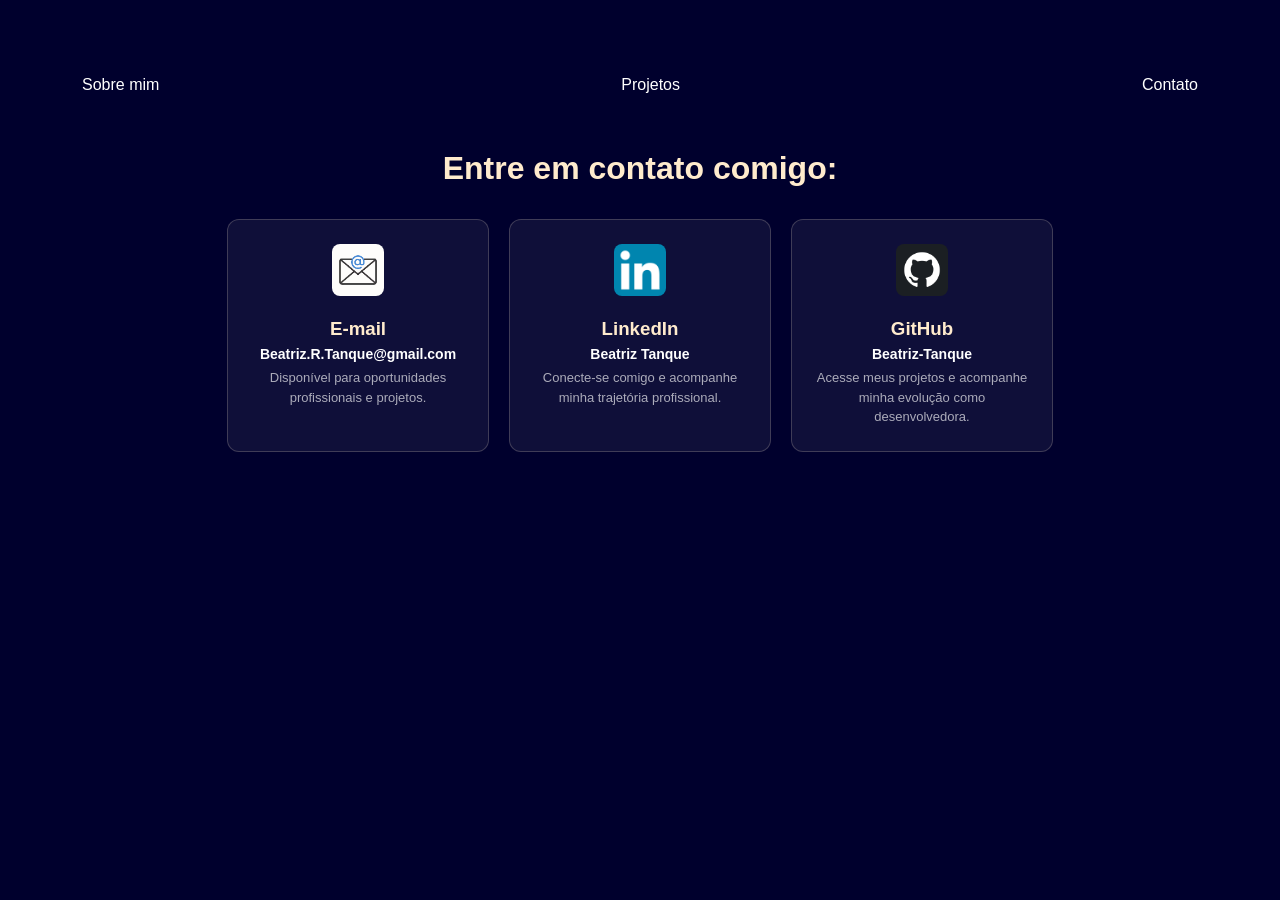
==== contact.html @ 601d0a0f "Update contact.html" ====
<!DOCTYPE html>
<html lang="pt-BR">
<head>
    <meta charset="UTF-8">
    <meta name="viewport" content="width=device-width, initial-scale=1.0">
    <title>Simple site</title>
    <link rel="stylesheet" href="contact.css">
</head>
<body>
    <div class="container">
        <nav>
            <ul>
                <li><a href="index.html">Sobre mim</a></li>
                <li><a href="project.html">Projetos</a></li>
                <li><a href="contact.html">Contato</a></li>
            </ul>
        </nav>

        <div class="center">
            <header>
                <h1>Entre em contato comigo:</h1>
            </header>

            <main>
                <div class="cards-row">

                    <section class="card">
                        <img src="./img/email img.avif" alt="E-mail">
                        <h3>E-mail</h3>
                        <p class="nome">Beatriz.R.Tanque@gmail.com</p>
                        <p class="desc">Disponível para oportunidades profissionais e projetos.</p>
                    </section>

                    <section class="card">
                        <a href="https://www.linkedin.com/in/beatriz-tanque/" target="_blank" rel="noopener noreferrer">
                            <img src="./img/linkedin img.png" alt="LinkedIn">
                            <h3>LinkedIn</h3>
                            <p class="nome">Beatriz Tanque</p>
                            <p class="desc">Conecte-se comigo e acompanhe minha trajetória profissional.</p>
                        </a>
                    </section>

                    <section class="card">
                        <a href="https://github.com/Beatriz-Tanque" target="_blank" rel="noopener noreferrer">
                            <img src="./img/githubimg.webp" alt="GitHub">
                            <h3>GitHub</h3>
                            <p class="nome">Beatriz-Tanque</p>
                            <p class="desc">Acesse meus projetos e acompanhe minha evolução como desenvolvedora.</p>
                        </a>
                    </section>

                </div>
            </main>
        </div>
    </div>
</body>
</html>
---- contact.css ----
body {
    color: white;
    background-color: rgb(0, 0, 45);
    font-family: Arial, Helvetica, sans-serif;
    margin-left: 30px;
    margin-right: 30px;
    padding: 16px;
}

ul {
    display: flex;
    justify-content: space-between;
    list-style-type: none;
    align-items: center;
    padding: 16px;
}

a {
    color: white;
    text-decoration: none;
}

nav a:hover {
    color: rgb(254, 238, 211);
}

h1 {
    color: blanchedalmond;
    margin-top: 40px;
}

h3 {
    color: blanchedalmond;
    margin: 10px 0 6px;
}

.container {
    padding: 20px;
}

.center {
    text-align: center;
}

/* Cards lado a lado */
.cards-row {
    display: flex;
    justify-content: center;
    gap: 20px;
    flex-wrap: wrap;
    margin-top: 32px;
}

.card {
    background: rgba(255, 255, 255, 0.06);
    border: 1px solid rgba(254, 238, 211, 0.2);
    border-radius: 12px;
    padding: 24px 20px;
    flex: 1 1 160px;
    max-width: 220px;
    transition: background 0.2s;
}

.card:hover {
    background: rgba(255, 255, 255, 0.1);
}

.card img {
    width: 52px;
    height: 52px;
    object-fit: cover;
    border-radius: 8px;
    margin-bottom: 8px;
}

.card .nome {
    font-size: 14px;
    font-weight: bold;
    margin: 0 0 6px;
}

.card .desc {
    font-size: 13px;
    color: rgba(255, 255, 255, 0.65);
    line-height: 1.5;
    margin: 0;
}
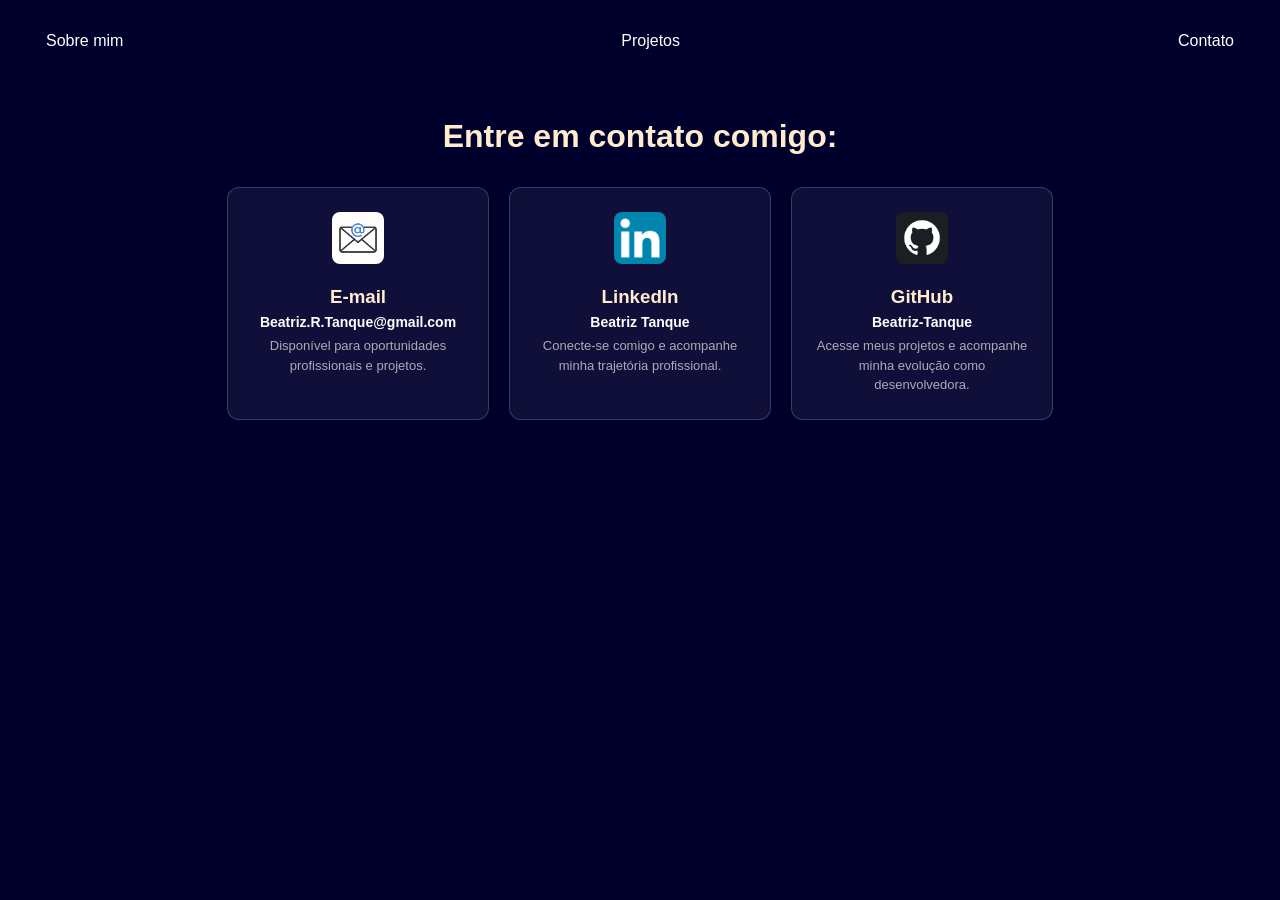
==== commit 7cc994e4: "Update contact.html" ====
--- a/contact.html
+++ b/contact.html
@@ -7,7 +7,6 @@
     <link rel="stylesheet" href="contact.css">
 </head>
 <body>
-    <div class="container">
         <nav>
             <ul>
                 <li><a href="index.html">Sobre mim</a></li>
@@ -15,7 +14,7 @@
                 <li><a href="contact.html">Contato</a></li>
             </ul>
         </nav>
-
+    <div class="container">
         <div class="center">
             <header>
                 <h1>Entre em contato comigo:</h1>
--- a/contact.css
+++ b/contact.css
@@ -4,7 +4,6 @@
     font-family: Arial, Helvetica, sans-serif;
     margin-left: 30px;
     margin-right: 30px;
-    padding: 16px;
 }
 
 ul {
@@ -12,7 +11,7 @@
     justify-content: space-between;
     list-style-type: none;
     align-items: center;
-    padding: 16px;
+   padding: 16px;
 }
 
 a {
@@ -26,7 +25,7 @@
 
 h1 {
     color: blanchedalmond;
-    margin-top: 40px;
+    margin-top: 16px;
 }
 
 h3 {
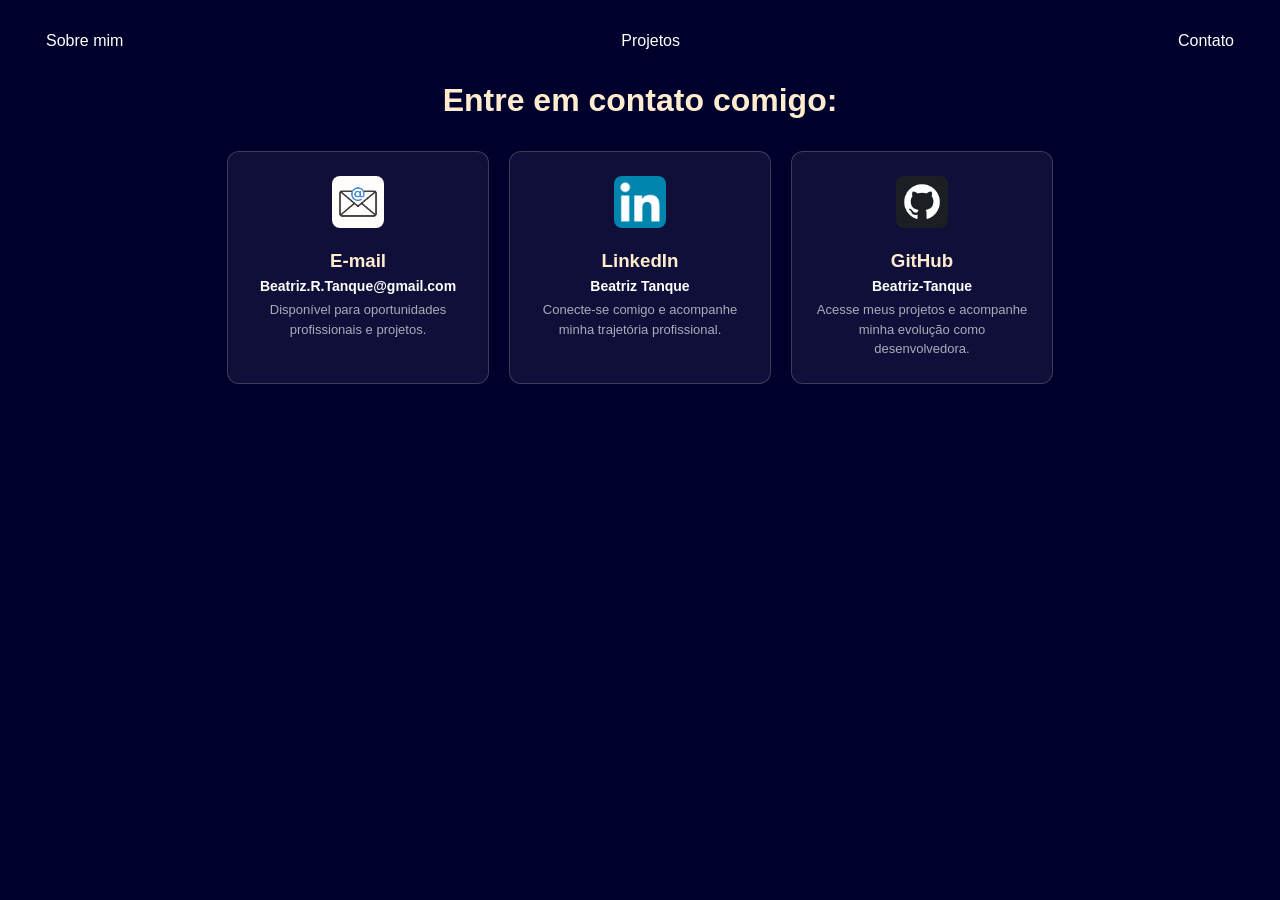
==== commit a44b9e40: "Update contact.html tirei o div class=cantainer" ====
--- a/contact.html
+++ b/contact.html
@@ -14,12 +14,10 @@
                 <li><a href="contact.html">Contato</a></li>
             </ul>
         </nav>
-    <div class="container">
         <div class="center">
             <header>
                 <h1>Entre em contato comigo:</h1>
             </header>
-
             <main>
                 <div class="cards-row">
 
@@ -51,6 +49,5 @@
                 </div>
             </main>
         </div>
-    </div>
 </body>
 </html>
--- a/contact.css
+++ b/contact.css
@@ -4,6 +4,8 @@
     font-family: Arial, Helvetica, sans-serif;
     margin-left: 30px;
     margin-right: 30px;
+    margin-top: 0;
+    padding-top: 0;
 }
 
 ul {
@@ -31,10 +33,6 @@
 h3 {
     color: blanchedalmond;
     margin: 10px 0 6px;
-}
-
-.container {
-    padding: 20px;
 }
 
 .center {
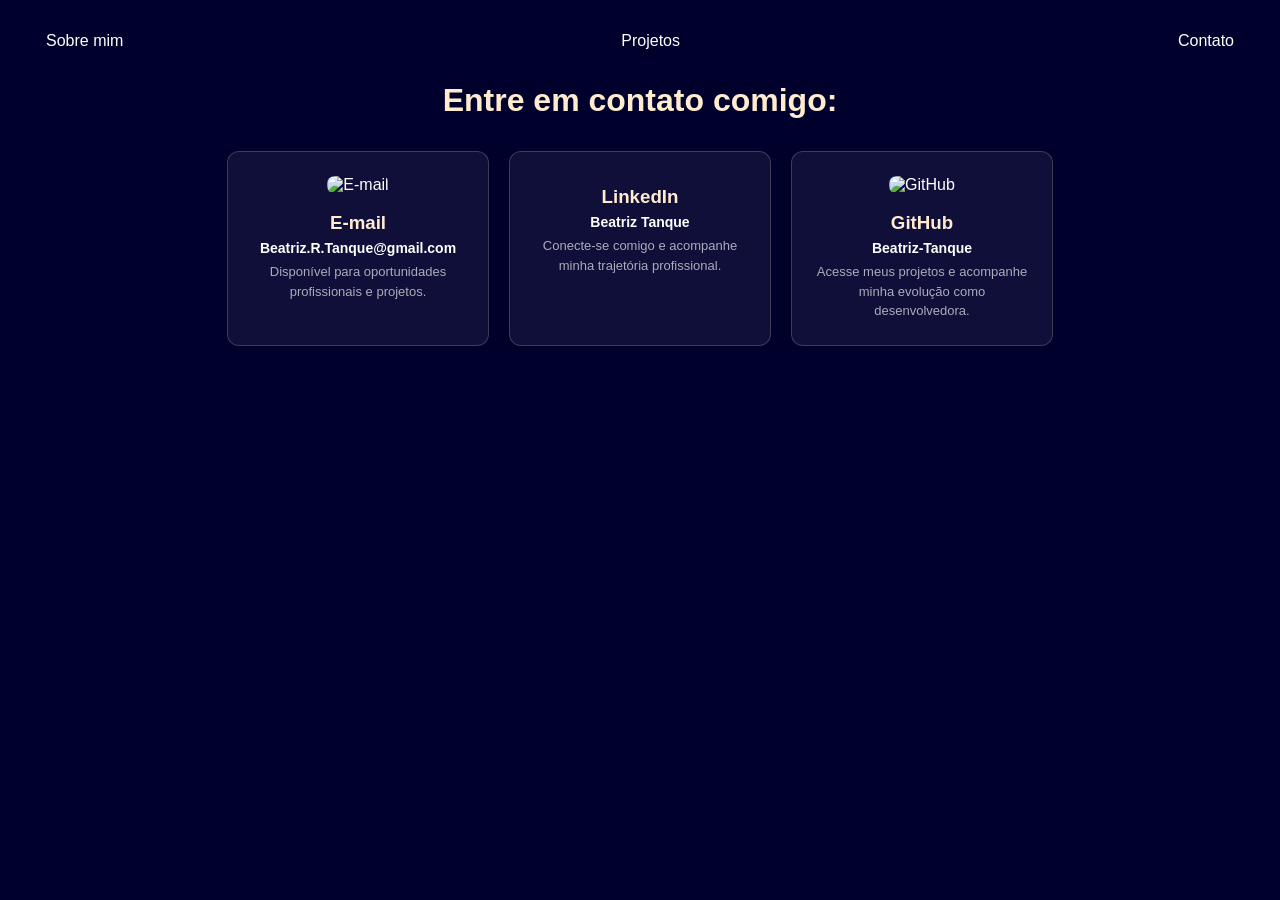
==== commit 299cfc06: "Update contact.html" ====
--- a/contact.html
+++ b/contact.html
@@ -3,7 +3,7 @@
 <head>
     <meta charset="UTF-8">
     <meta name="viewport" content="width=device-width, initial-scale=1.0">
-    <title>Simple site</title>
+    <title>Beatriz Tanque | Projetos</title>
     <link rel="stylesheet" href="contact.css">
 </head>
 <body>
@@ -22,7 +22,7 @@
                 <div class="cards-row">
 
                     <section class="card">
-                        <img src="./img/email img.avif" alt="E-mail">
+                        <img "./img/email img.avif" alt="E-mail">
                         <h3>E-mail</h3>
                         <p class="nome">Beatriz.R.Tanque@gmail.com</p>
                         <p class="desc">Disponível para oportunidades profissionais e projetos.</p>
@@ -30,7 +30,7 @@
 
                     <section class="card">
                         <a href="https://www.linkedin.com/in/beatriz-tanque/" target="_blank" rel="noopener noreferrer">
-                            <img src="./img/linkedin img.png" alt="LinkedIn">
+                            <img"./img/linkedin img.png" alt="LinkedIn">
                             <h3>LinkedIn</h3>
                             <p class="nome">Beatriz Tanque</p>
                             <p class="desc">Conecte-se comigo e acompanhe minha trajetória profissional.</p>
@@ -39,7 +39,7 @@
 
                     <section class="card">
                         <a href="https://github.com/Beatriz-Tanque" target="_blank" rel="noopener noreferrer">
-                            <img src="./img/githubimg.webp" alt="GitHub">
+                            <img "./img/githubimg.webp" alt="GitHub">
                             <h3>GitHub</h3>
                             <p class="nome">Beatriz-Tanque</p>
                             <p class="desc">Acesse meus projetos e acompanhe minha evolução como desenvolvedora.</p>
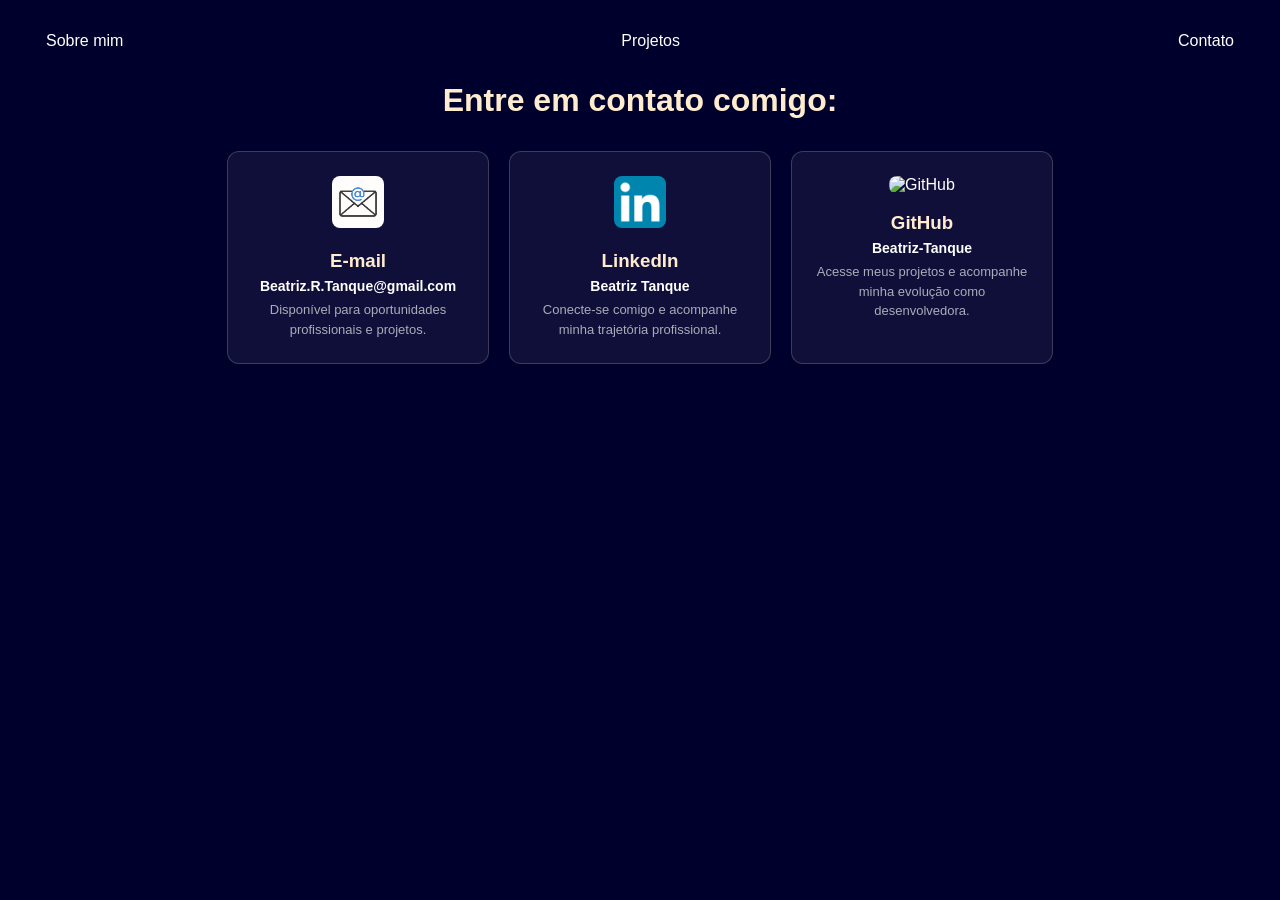
==== commit 0520169d: "Update contact.html" ====
--- a/contact.html
+++ b/contact.html
@@ -22,7 +22,7 @@
                 <div class="cards-row">
 
                     <section class="card">
-                        <img "./img/email img.avif" alt="E-mail">
+                        <img src="./img/email img.avif" alt="E-mail">
                         <h3>E-mail</h3>
                         <p class="nome">Beatriz.R.Tanque@gmail.com</p>
                         <p class="desc">Disponível para oportunidades profissionais e projetos.</p>
@@ -30,7 +30,7 @@
 
                     <section class="card">
                         <a href="https://www.linkedin.com/in/beatriz-tanque/" target="_blank" rel="noopener noreferrer">
-                            <img"./img/linkedin img.png" alt="LinkedIn">
+                            <img src= "./img/linkedin img.png" alt="LinkedIn">
                             <h3>LinkedIn</h3>
                             <p class="nome">Beatriz Tanque</p>
                             <p class="desc">Conecte-se comigo e acompanhe minha trajetória profissional.</p>
@@ -39,7 +39,7 @@
 
                     <section class="card">
                         <a href="https://github.com/Beatriz-Tanque" target="_blank" rel="noopener noreferrer">
-                            <img "./img/githubimg.webp" alt="GitHub">
+                            <img scr="./img/githubimg.webp" alt="GitHub">
                             <h3>GitHub</h3>
                             <p class="nome">Beatriz-Tanque</p>
                             <p class="desc">Acesse meus projetos e acompanhe minha evolução como desenvolvedora.</p>
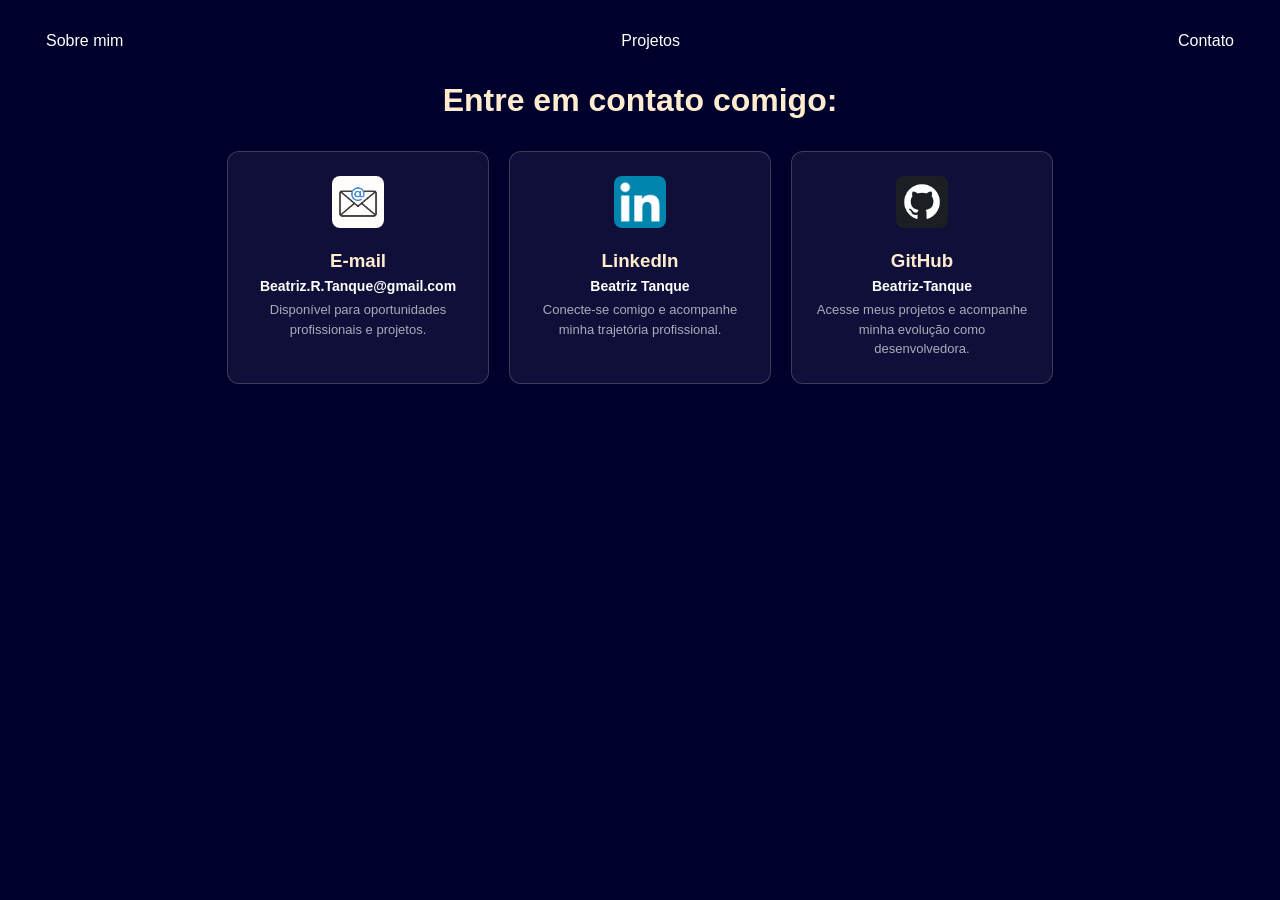
==== commit a813b159: "Update contact.html erro de escrita scr para src" ====
--- a/contact.html
+++ b/contact.html
@@ -3,7 +3,7 @@
 <head>
     <meta charset="UTF-8">
     <meta name="viewport" content="width=device-width, initial-scale=1.0">
-    <title>Beatriz Tanque | Projetos</title>
+    <title>Beatriz Tanque | Contato</title>
     <link rel="stylesheet" href="contact.css">
 </head>
 <body>
@@ -39,7 +39,7 @@
 
                     <section class="card">
                         <a href="https://github.com/Beatriz-Tanque" target="_blank" rel="noopener noreferrer">
-                            <img scr="./img/githubimg.webp" alt="GitHub">
+                            <img src="./img/githubimg.webp" alt="GitHub">
                             <h3>GitHub</h3>
                             <p class="nome">Beatriz-Tanque</p>
                             <p class="desc">Acesse meus projetos e acompanhe minha evolução como desenvolvedora.</p>
